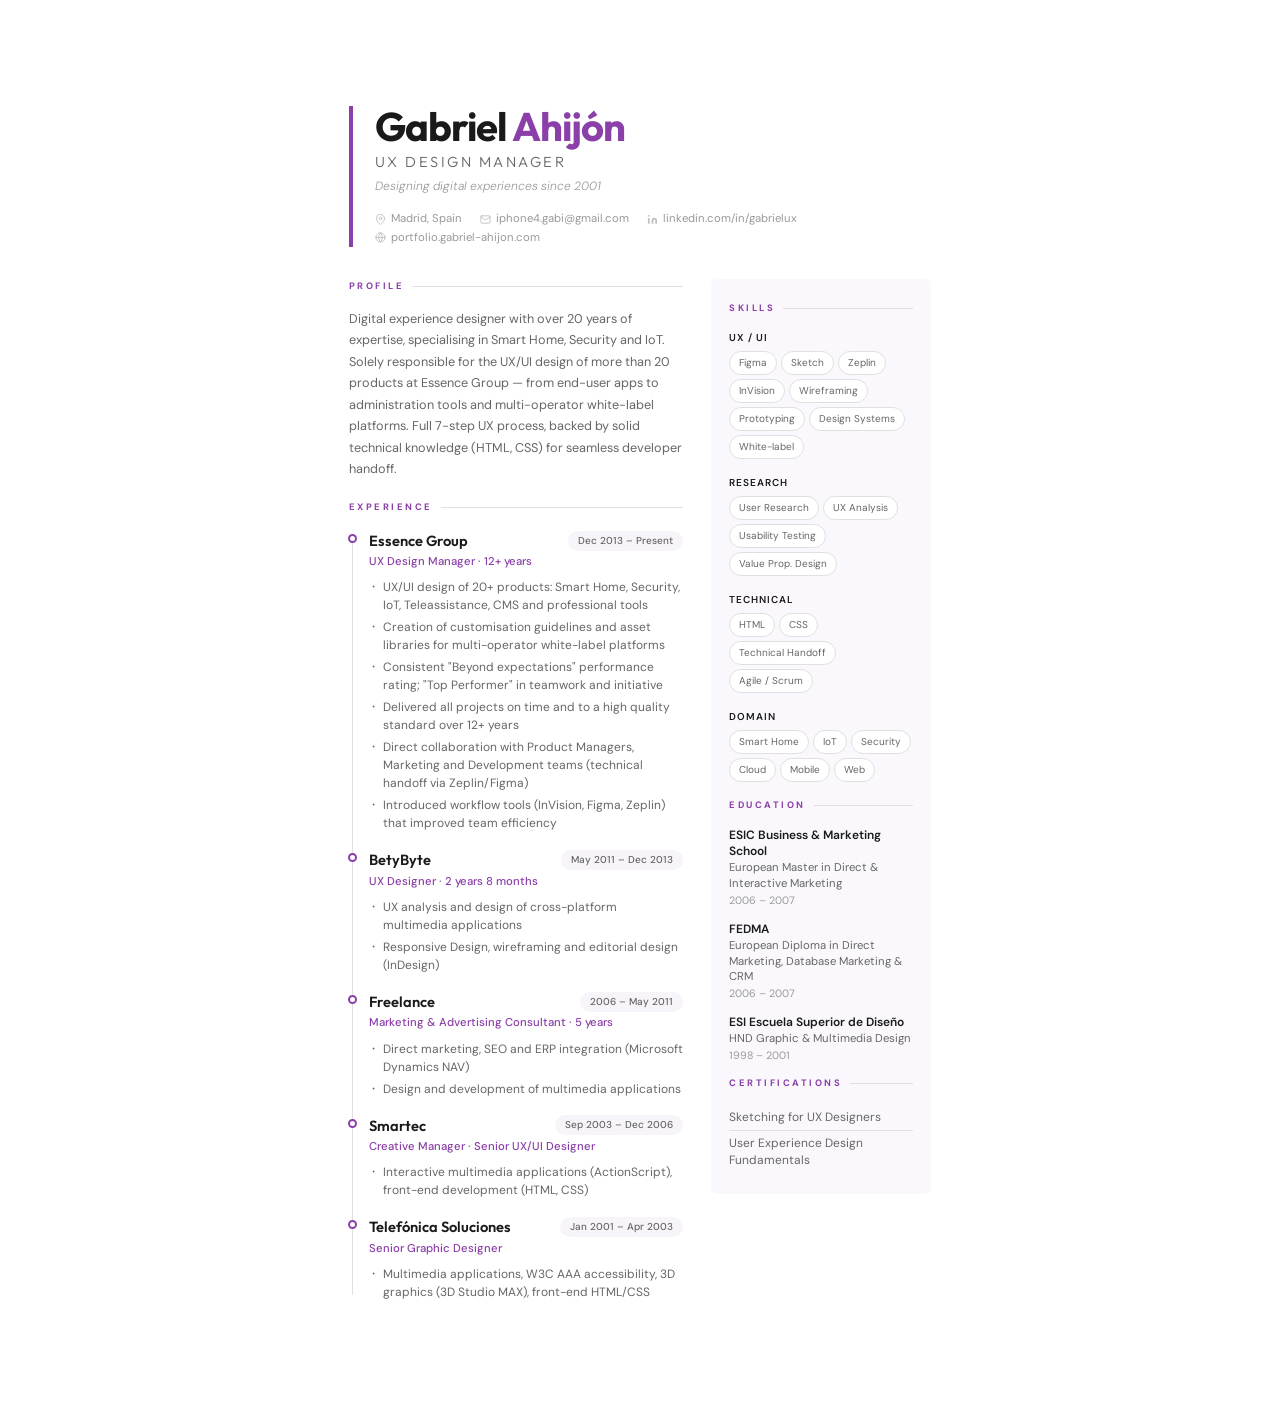
==== cv-en.html @ 9eafcf3f "Initial commit — UX Design Portfolio Portfolio web bilingüe (ES/EN) con: - Hero, About y Process (7 " ====
<!DOCTYPE html>
<html lang="en">
<head>
<meta charset="UTF-8">
<meta name="viewport" content="width=device-width, initial-scale=1.0">
<title>Gabriel Ahijón — Curriculum Vitae</title>
<link rel="stylesheet" href="cv.css">
</head>
<body>

<header>
  <h1>Gabriel <span>Ahijón</span></h1>
  <p class="job-title">UX Design Manager</p>
  <p class="tagline">Designing digital experiences since 2001</p>
  <div class="contact-line">
    <span class="contact-item">
      <svg viewBox="0 0 24 24" fill="none" stroke="currentColor" stroke-width="2" stroke-linecap="round" stroke-linejoin="round"><path d="M21 10c0 7-9 13-9 13s-9-6-9-13a9 9 0 0 1 18 0z"/><circle cx="12" cy="10" r="3"/></svg>
      Madrid, Spain
    </span>
    <a class="contact-item" href="mailto:iphone4.gabi@gmail.com">
      <svg viewBox="0 0 24 24" fill="none" stroke="currentColor" stroke-width="2" stroke-linecap="round" stroke-linejoin="round"><path d="M4 4h16c1.1 0 2 .9 2 2v12c0 1.1-.9 2-2 2H4c-1.1 0-2-.9-2-2V6c0-1.1.9-2 2-2z"/><polyline points="22,6 12,13 2,6"/></svg>
      iphone4.gabi@gmail.com
    </a>
    <a class="contact-item" href="https://www.linkedin.com/in/gabrielux" target="_blank">
      <svg viewBox="0 0 24 24" fill="currentColor"><path d="M16 8a6 6 0 0 1 6 6v7h-4v-7a2 2 0 0 0-2-2 2 2 0 0 0-2 2v7h-4v-7a6 6 0 0 1 6-6z"/><rect x="2" y="9" width="4" height="12"/><circle cx="4" cy="4" r="2"/></svg>
      linkedin.com/in/gabrielux
    </a>
    <a class="contact-item" href="#" target="_blank">
      <svg viewBox="0 0 24 24" fill="none" stroke="currentColor" stroke-width="2" stroke-linecap="round" stroke-linejoin="round"><circle cx="12" cy="12" r="10"/><line x1="2" y1="12" x2="22" y2="12"/><path d="M12 2a15.3 15.3 0 0 1 4 10 15.3 15.3 0 0 1-4 10 15.3 15.3 0 0 1-4-10 15.3 15.3 0 0 1 4-10z"/></svg>
      portfolio.gabriel-ahijon.com
    </a>
  </div>
</header>

<div class="cv-body">

  <!-- MAIN COLUMN -->
  <main>

    <section class="perfil">
      <h2>Profile</h2>
      <p>Digital experience designer with over 20 years of expertise, specialising in Smart Home, Security and IoT. Solely responsible for the UX/UI design of more than 20 products at Essence Group — from end-user apps to administration tools and multi-operator white-label platforms. Full 7-step UX process, backed by solid technical knowledge (HTML, CSS) for seamless developer handoff.</p>
    </section>

    <section>
      <h2>Experience</h2>

      <div class="experience-section">
        <div class="job">
          <div class="job-header">
            <span class="job-company">Essence Group</span>
            <span class="job-period">Dec 2013 – Present</span>
          </div>
          <div class="job-role">UX Design Manager · 12+ years</div>
          <ul>
            <li>UX/UI design of 20+ products: Smart Home, Security, IoT, Teleassistance, CMS and professional tools</li>
            <li>Creation of customisation guidelines and asset libraries for multi-operator white-label platforms</li>
            <li>Consistent "Beyond expectations" performance rating; "Top Performer" in teamwork and initiative</li>
            <li>Delivered all projects on time and to a high quality standard over 12+ years</li>
            <li>Direct collaboration with Product Managers, Marketing and Development teams (technical handoff via Zeplin/Figma)</li>
            <li>Introduced workflow tools (InVision, Figma, Zeplin) that improved team efficiency</li>
          </ul>
        </div>

        <div class="job">
          <div class="job-header">
            <span class="job-company">BetyByte</span>
            <span class="job-period">May 2011 – Dec 2013</span>
          </div>
          <div class="job-role">UX Designer · 2 years 8 months</div>
          <ul>
            <li>UX analysis and design of cross-platform multimedia applications</li>
            <li>Responsive Design, wireframing and editorial design (InDesign)</li>
          </ul>
        </div>

        <div class="job">
          <div class="job-header">
            <span class="job-company">Freelance</span>
            <span class="job-period">2006 – May 2011</span>
          </div>
          <div class="job-role">Marketing & Advertising Consultant · 5 years</div>
          <ul>
            <li>Direct marketing, SEO and ERP integration (Microsoft Dynamics NAV)</li>
            <li>Design and development of multimedia applications</li>
          </ul>
        </div>

        <div class="job">
          <div class="job-header">
            <span class="job-company">Smartec</span>
            <span class="job-period">Sep 2003 – Dec 2006</span>
          </div>
          <div class="job-role">Creative Manager · Senior UX/UI Designer</div>
          <ul>
            <li>Interactive multimedia applications (ActionScript), front-end development (HTML, CSS)</li>
          </ul>
        </div>

        <div class="job">
          <div class="job-header">
            <span class="job-company">Telefónica Soluciones</span>
            <span class="job-period">Jan 2001 – Apr 2003</span>
          </div>
          <div class="job-role">Senior Graphic Designer</div>
          <ul>
            <li>Multimedia applications, W3C AAA accessibility, 3D graphics (3D Studio MAX), front-end HTML/CSS</li>
          </ul>
        </div>
      </div>

    </section>
  </main>

  <!-- RIGHT SIDEBAR -->
  <aside class="sidebar">

    <section>
      <h2>Skills</h2>

      <div class="skill-group">
        <div class="skill-group-label">UX / UI</div>
        <div class="chip-list">
          <span class="chip">Figma</span>
          <span class="chip">Sketch</span>
          <span class="chip">Zeplin</span>
          <span class="chip">InVision</span>
          <span class="chip">Wireframing</span>
          <span class="chip">Prototyping</span>
          <span class="chip">Design Systems</span>
          <span class="chip">White-label</span>
        </div>
      </div>

      <div class="skill-group">
        <div class="skill-group-label">Research</div>
        <div class="chip-list">
          <span class="chip">User Research</span>
          <span class="chip">UX Analysis</span>
          <span class="chip">Usability Testing</span>
          <span class="chip">Value Prop. Design</span>
        </div>
      </div>

      <div class="skill-group">
        <div class="skill-group-label">Technical</div>
        <div class="chip-list">
          <span class="chip">HTML</span>
          <span class="chip">CSS</span>
          <span class="chip">Technical Handoff</span>
          <span class="chip">Agile / Scrum</span>
        </div>
      </div>

      <div class="skill-group">
        <div class="skill-group-label">Domain</div>
        <div class="chip-list">
          <span class="chip">Smart Home</span>
          <span class="chip">IoT</span>
          <span class="chip">Security</span>
          <span class="chip">Cloud</span>
          <span class="chip">Mobile</span>
          <span class="chip">Web</span>
        </div>
      </div>
    </section>

    <section>
      <h2>Education</h2>

      <div class="edu-item">
        <div class="edu-school">ESIC Business &amp; Marketing School</div>
        <div class="edu-degree">European Master in Direct &amp; Interactive Marketing</div>
        <div class="edu-year">2006 – 2007</div>
      </div>

      <div class="edu-item">
        <div class="edu-school">FEDMA</div>
        <div class="edu-degree">European Diploma in Direct Marketing, Database Marketing &amp; CRM</div>
        <div class="edu-year">2006 – 2007</div>
      </div>

      <div class="edu-item">
        <div class="edu-school">ESI Escuela Superior de Diseño</div>
        <div class="edu-degree">HND Graphic &amp; Multimedia Design</div>
        <div class="edu-year">1998 – 2001</div>
      </div>
    </section>

    <section>
      <h2>Certifications</h2>
      <div class="cert-item">Sketching for UX Designers</div>
      <div class="cert-item">User Experience Design Fundamentals</div>
    </section>

  </aside>
</div>

<div id="export-trigger" title=""></div>
<script>
document.getElementById('export-trigger').addEventListener('click', async () => {
  const css = await fetch('styles.css').then(r => r.text());
  const html = document.documentElement.outerHTML
    .replace('<link rel="stylesheet" href="cv.css">', `<style>\n${css}\n</style>`)
    .replace(/\n<div id="export-trigger"[\s\S]*$/, '\n</body>\n</html>');
  const blob = new Blob([html], { type: 'text/html' });
  const a = Object.assign(document.createElement('a'), {
    href: URL.createObjectURL(blob),
    download: 'cv-en.packed.html'
  });
  a.click();
  URL.revokeObjectURL(a.href);
});
</script>

<style>
#export-trigger {
  position: fixed;
  bottom: 12px;
  right: 12px;
  width: 20px;
  height: 20px;
  cursor: default;
  z-index: 999;
}
</style>

</body>
</html>
---- cv.css ----
@import url('https://fonts.googleapis.com/css2?family=DM+Sans:ital,wght@0,300;0,400;0,500;0,600;0,700;1,300&family=Outfit:wght@300;400;600;700&display=swap');

*, *::before, *::after { box-sizing: border-box; margin: 0; padding: 0; }

:root {
  --accent: #8B3FA8;
  --accent-light: #f3ecf7;
  --text: #1a1a1a;
  --muted: #666;
  --subtle: #999;
  --border: #e0e0e0;
  --bg-chip: #f7f4fa;
  --bg-sidebar: #faf8fc;
}

body {
  font-family: 'DM Sans', sans-serif;
  font-size: 9.5pt;
  color: var(--text);
  background: #fff;
  line-height: 1.6;
  padding: 2.8cm 2.8cm 2.4cm;
  max-width: 21cm;
  margin: 0 auto;
}

/* ── HEADER ── */
header {
  margin-bottom: 32px;
  border-left: 4px solid var(--accent);
  padding-left: 22px;
}

h1 {
  font-family: 'Outfit', sans-serif;
  font-size: 30pt;
  font-weight: 700;
  color: var(--text);
  letter-spacing: -1px;
  line-height: 1;
  margin-bottom: 4px;
}

h1 span { color: var(--accent); }

.job-title {
  font-family: 'Outfit', sans-serif;
  font-size: 11pt;
  font-weight: 300;
  color: var(--muted);
  letter-spacing: 2.5px;
  text-transform: uppercase;
  margin-bottom: 4px;
}

.tagline {
  font-family: 'DM Sans', sans-serif;
  font-size: 9pt;
  font-weight: 300;
  font-style: italic;
  color: var(--subtle);
  margin-bottom: 14px;
}

.contact-line {
  font-size: 8.5pt;
  color: var(--subtle);
  display: flex;
  flex-wrap: wrap;
  gap: 0 18px;
  align-items: center;
}

.contact-line a { color: var(--subtle); text-decoration: none; }
.contact-line a:hover { color: var(--accent); }

.contact-line .contact-item {
  display: flex;
  align-items: center;
  gap: 5px;
}

.contact-line svg {
  width: 11px;
  height: 11px;
  flex-shrink: 0;
  opacity: 0.6;
}

/* ── LAYOUT: 2 COLUMNAS ── */
.cv-body {
  display: grid;
  grid-template-columns: 1fr 220px;
  gap: 0 28px;
}

/* ── SECTION TITLES ── */
h2 {
  font-family: 'DM Sans', sans-serif;
  font-size: 7pt;
  font-weight: 700;
  letter-spacing: 2.5px;
  text-transform: uppercase;
  color: var(--accent);
  margin-bottom: 14px;
  margin-top: 26px;
  display: flex;
  align-items: center;
  gap: 8px;
}

h2:first-child { margin-top: 0; }

h2::after {
  content: '';
  flex: 1;
  height: 1px;
  background: var(--border);
}

/* ── PERFIL ── */
.perfil {
  margin-bottom: 20px;
}

.perfil p {
  font-size: 9.5pt;
  color: var(--muted);
  line-height: 1.7;
}

/* ── JOBS ── */
.experience-section {
  position: relative;
  padding-left: 20px;
}

.experience-section::before {
  content: '';
  position: absolute;
  left: 3px;
  top: 6px;
  bottom: 6px;
  width: 1px;
  background: var(--border);
}

.job {
  margin-bottom: 16px;
  page-break-inside: avoid;
  position: relative;
}

.job::before {
  content: '';
  position: absolute;
  left: -21px;
  top: 5px;
  width: 9px;
  height: 9px;
  border-radius: 50%;
  border: 2px solid var(--accent);
  background: #fff;
}

.job-header {
  display: flex;
  justify-content: space-between;
  align-items: center;
  gap: 8px;
  margin-bottom: 1px;
}

.job-company {
  font-family: 'Outfit', sans-serif;
  font-size: 11pt;
  font-weight: 600;
  color: var(--text);
}

.job-period {
  font-size: 7.5pt;
  color: var(--muted);
  white-space: nowrap;
  flex-shrink: 0;
  background: var(--bg-chip);
  padding: 2px 10px;
  border-radius: 20px;
  font-weight: 500;
}

.job-role {
  font-size: 8.5pt;
  font-weight: 500;
  color: var(--accent);
  margin-bottom: 7px;
}

.job ul {
  list-style: none;
  padding: 0;
  display: flex;
  flex-direction: column;
  gap: 4px;
}

.job ul li {
  font-size: 9pt;
  color: var(--muted);
  padding-left: 14px;
  position: relative;
  line-height: 1.5;
}

.job ul li::before {
  content: "·";
  position: absolute;
  left: 3px;
  color: var(--accent);
  font-size: 12pt;
  line-height: 1.1;
}

/* ── SIDEBAR ── */
.sidebar {
  background: var(--bg-sidebar);
  padding: 22px 18px;
  border-radius: 6px;
  align-self: start;
}

.sidebar h2 { margin-top: 22px; }
.sidebar h2:first-child { margin-top: 0; }

/* ── SKILLS ── */
.skill-group { margin-bottom: 16px; }

.skill-group-label {
  font-size: 7.5pt;
  font-weight: 600;
  color: var(--text);
  text-transform: uppercase;
  letter-spacing: 1px;
  margin-bottom: 5px;
}

.chip-list {
  display: flex;
  flex-wrap: wrap;
  gap: 4px;
}

.chip {
  background: #fff;
  color: var(--muted);
  font-size: 7.5pt;
  padding: 3px 9px;
  border-radius: 20px;
  border: 1px solid var(--border);
}


/* ── FORMACIÓN ── */
.edu-item {
  margin-bottom: 12px;
  page-break-inside: avoid;
}

.edu-school {
  font-size: 9pt;
  font-weight: 600;
  color: var(--text);
  line-height: 1.4;
}

.edu-degree {
  font-size: 8.5pt;
  color: var(--muted);
  line-height: 1.4;
}

.edu-year {
  font-size: 8pt;
  color: var(--subtle);
}

/* ── CERTIFICACIONES ── */
.cert-item {
  font-size: 9pt;
  color: var(--muted);
  padding: 4px 0;
  border-bottom: 1px solid var(--border);
  line-height: 1.4;
}

.cert-item:last-child { border-bottom: none; }

/* ── PRINT ── */
@media print {
  body { padding: 1.4cm 1.8cm; font-size: 9pt; }
  h1 { font-size: 26pt; }
  .cv-body { gap: 0 20px; }
  a { color: inherit !important; text-decoration: none; }
  #export-trigger { display: none; }
  .sidebar { -webkit-print-color-adjust: exact; print-color-adjust: exact; }
  .chip.primary { -webkit-print-color-adjust: exact; print-color-adjust: exact; }
}

@page { size: A4; margin: 0; }
---- cv.css ----
@import url('https://fonts.googleapis.com/css2?family=DM+Sans:ital,wght@0,300;0,400;0,500;0,600;0,700;1,300&family=Outfit:wght@300;400;600;700&display=swap');

*, *::before, *::after { box-sizing: border-box; margin: 0; padding: 0; }

:root {
  --accent: #8B3FA8;
  --accent-light: #f3ecf7;
  --text: #1a1a1a;
  --muted: #666;
  --subtle: #999;
  --border: #e0e0e0;
  --bg-chip: #f7f4fa;
  --bg-sidebar: #faf8fc;
}

body {
  font-family: 'DM Sans', sans-serif;
  font-size: 9.5pt;
  color: var(--text);
  background: #fff;
  line-height: 1.6;
  padding: 2.8cm 2.8cm 2.4cm;
  max-width: 21cm;
  margin: 0 auto;
}

/* ── HEADER ── */
header {
  margin-bottom: 32px;
  border-left: 4px solid var(--accent);
  padding-left: 22px;
}

h1 {
  font-family: 'Outfit', sans-serif;
  font-size: 30pt;
  font-weight: 700;
  color: var(--text);
  letter-spacing: -1px;
  line-height: 1;
  margin-bottom: 4px;
}

h1 span { color: var(--accent); }

.job-title {
  font-family: 'Outfit', sans-serif;
  font-size: 11pt;
  font-weight: 300;
  color: var(--muted);
  letter-spacing: 2.5px;
  text-transform: uppercase;
  margin-bottom: 4px;
}

.tagline {
  font-family: 'DM Sans', sans-serif;
  font-size: 9pt;
  font-weight: 300;
  font-style: italic;
  color: var(--subtle);
  margin-bottom: 14px;
}

.contact-line {
  font-size: 8.5pt;
  color: var(--subtle);
  display: flex;
  flex-wrap: wrap;
  gap: 0 18px;
  align-items: center;
}

.contact-line a { color: var(--subtle); text-decoration: none; }
.contact-line a:hover { color: var(--accent); }

.contact-line .contact-item {
  display: flex;
  align-items: center;
  gap: 5px;
}

.contact-line svg {
  width: 11px;
  height: 11px;
  flex-shrink: 0;
  opacity: 0.6;
}

/* ── LAYOUT: 2 COLUMNAS ── */
.cv-body {
  display: grid;
  grid-template-columns: 1fr 220px;
  gap: 0 28px;
}

/* ── SECTION TITLES ── */
h2 {
  font-family: 'DM Sans', sans-serif;
  font-size: 7pt;
  font-weight: 700;
  letter-spacing: 2.5px;
  text-transform: uppercase;
  color: var(--accent);
  margin-bottom: 14px;
  margin-top: 26px;
  display: flex;
  align-items: center;
  gap: 8px;
}

h2:first-child { margin-top: 0; }

h2::after {
  content: '';
  flex: 1;
  height: 1px;
  background: var(--border);
}

/* ── PERFIL ── */
.perfil {
  margin-bottom: 20px;
}

.perfil p {
  font-size: 9.5pt;
  color: var(--muted);
  line-height: 1.7;
}

/* ── JOBS ── */
.experience-section {
  position: relative;
  padding-left: 20px;
}

.experience-section::before {
  content: '';
  position: absolute;
  left: 3px;
  top: 6px;
  bottom: 6px;
  width: 1px;
  background: var(--border);
}

.job {
  margin-bottom: 16px;
  page-break-inside: avoid;
  position: relative;
}

.job::before {
  content: '';
  position: absolute;
  left: -21px;
  top: 5px;
  width: 9px;
  height: 9px;
  border-radius: 50%;
  border: 2px solid var(--accent);
  background: #fff;
}

.job-header {
  display: flex;
  justify-content: space-between;
  align-items: center;
  gap: 8px;
  margin-bottom: 1px;
}

.job-company {
  font-family: 'Outfit', sans-serif;
  font-size: 11pt;
  font-weight: 600;
  color: var(--text);
}

.job-period {
  font-size: 7.5pt;
  color: var(--muted);
  white-space: nowrap;
  flex-shrink: 0;
  background: var(--bg-chip);
  padding: 2px 10px;
  border-radius: 20px;
  font-weight: 500;
}

.job-role {
  font-size: 8.5pt;
  font-weight: 500;
  color: var(--accent);
  margin-bottom: 7px;
}

.job ul {
  list-style: none;
  padding: 0;
  display: flex;
  flex-direction: column;
  gap: 4px;
}

.job ul li {
  font-size: 9pt;
  color: var(--muted);
  padding-left: 14px;
  position: relative;
  line-height: 1.5;
}

.job ul li::before {
  content: "·";
  position: absolute;
  left: 3px;
  color: var(--accent);
  font-size: 12pt;
  line-height: 1.1;
}

/* ── SIDEBAR ── */
.sidebar {
  background: var(--bg-sidebar);
  padding: 22px 18px;
  border-radius: 6px;
  align-self: start;
}

.sidebar h2 { margin-top: 22px; }
.sidebar h2:first-child { margin-top: 0; }

/* ── SKILLS ── */
.skill-group { margin-bottom: 16px; }

.skill-group-label {
  font-size: 7.5pt;
  font-weight: 600;
  color: var(--text);
  text-transform: uppercase;
  letter-spacing: 1px;
  margin-bottom: 5px;
}

.chip-list {
  display: flex;
  flex-wrap: wrap;
  gap: 4px;
}

.chip {
  background: #fff;
  color: var(--muted);
  font-size: 7.5pt;
  padding: 3px 9px;
  border-radius: 20px;
  border: 1px solid var(--border);
}


/* ── FORMACIÓN ── */
.edu-item {
  margin-bottom: 12px;
  page-break-inside: avoid;
}

.edu-school {
  font-size: 9pt;
  font-weight: 600;
  color: var(--text);
  line-height: 1.4;
}

.edu-degree {
  font-size: 8.5pt;
  color: var(--muted);
  line-height: 1.4;
}

.edu-year {
  font-size: 8pt;
  color: var(--subtle);
}

/* ── CERTIFICACIONES ── */
.cert-item {
  font-size: 9pt;
  color: var(--muted);
  padding: 4px 0;
  border-bottom: 1px solid var(--border);
  line-height: 1.4;
}

.cert-item:last-child { border-bottom: none; }

/* ── PRINT ── */
@media print {
  body { padding: 1.4cm 1.8cm; font-size: 9pt; }
  h1 { font-size: 26pt; }
  .cv-body { gap: 0 20px; }
  a { color: inherit !important; text-decoration: none; }
  #export-trigger { display: none; }
  .sidebar { -webkit-print-color-adjust: exact; print-color-adjust: exact; }
  .chip.primary { -webkit-print-color-adjust: exact; print-color-adjust: exact; }
}

@page { size: A4; margin: 0; }
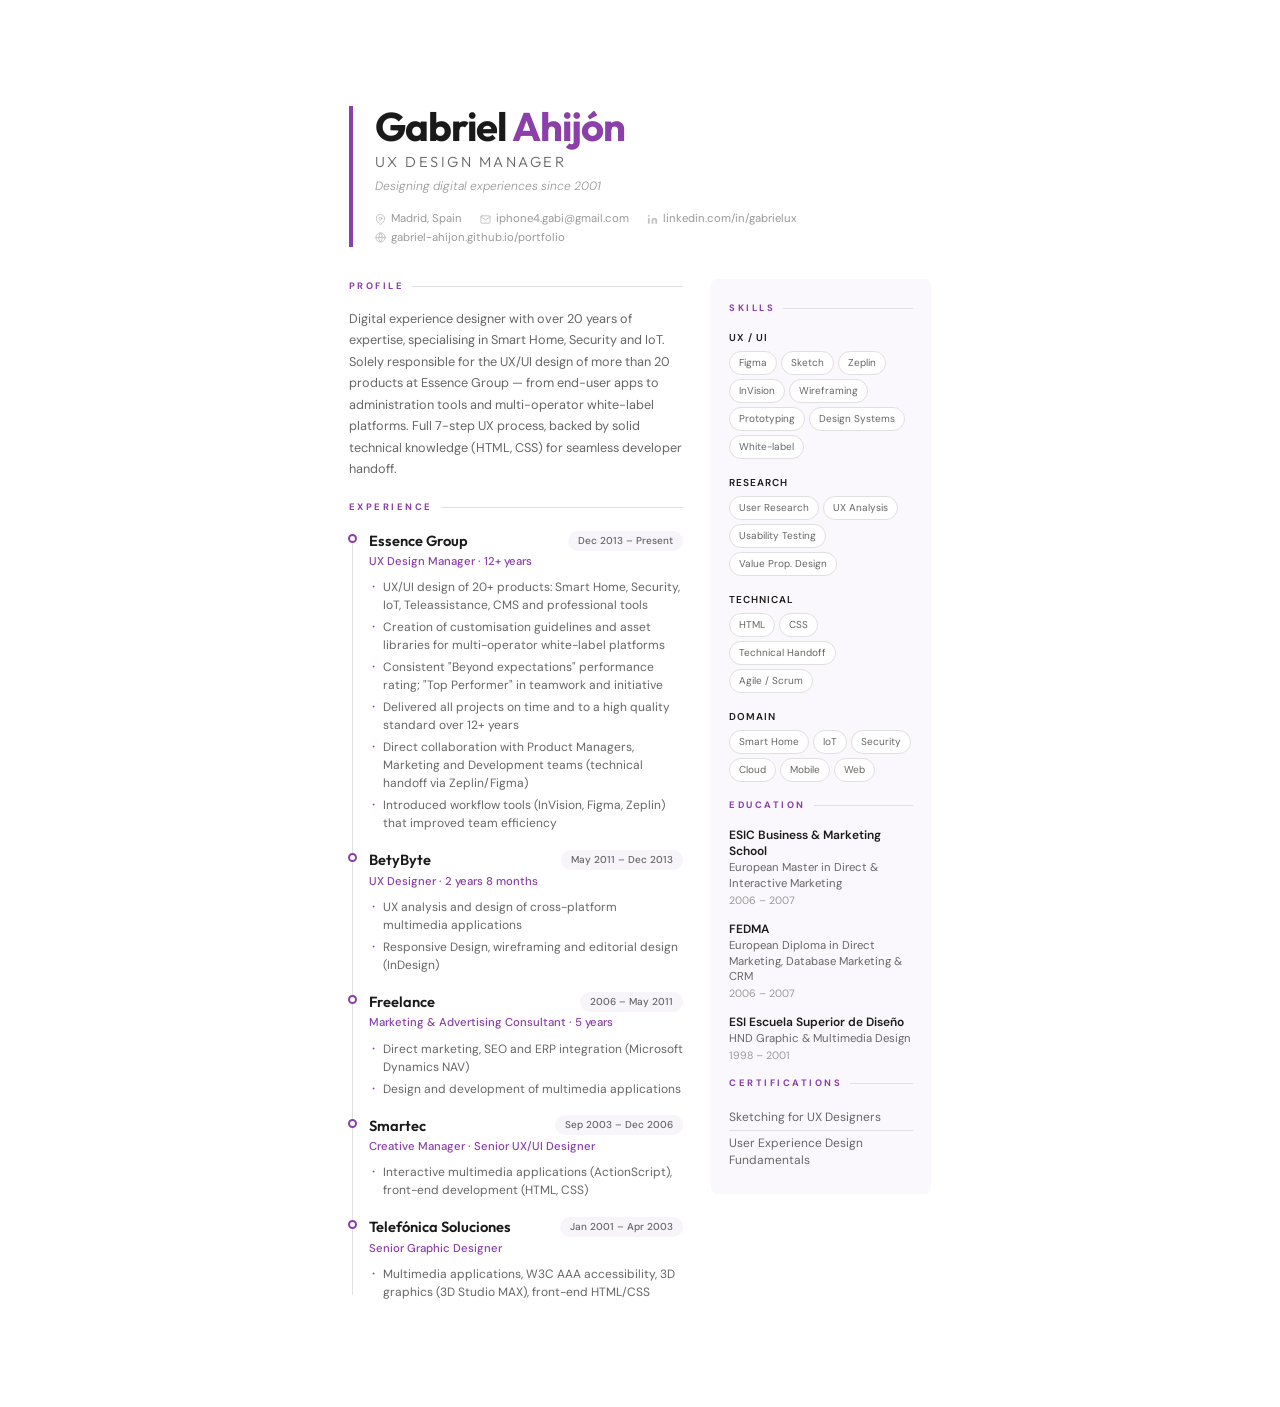
==== commit 3521849e: "Point CV portfolio link to gabriel-ahijon.github.io/portfolio" ====
--- a/cv-en.html
+++ b/cv-en.html
@@ -25,9 +25,9 @@
       <svg viewBox="0 0 24 24" fill="currentColor"><path d="M16 8a6 6 0 0 1 6 6v7h-4v-7a2 2 0 0 0-2-2 2 2 0 0 0-2 2v7h-4v-7a6 6 0 0 1 6-6z"/><rect x="2" y="9" width="4" height="12"/><circle cx="4" cy="4" r="2"/></svg>
       linkedin.com/in/gabrielux
     </a>
-    <a class="contact-item" href="#" target="_blank">
+    <a class="contact-item" href="https://gabriel-ahijon.github.io/portfolio/" target="_blank">
       <svg viewBox="0 0 24 24" fill="none" stroke="currentColor" stroke-width="2" stroke-linecap="round" stroke-linejoin="round"><circle cx="12" cy="12" r="10"/><line x1="2" y1="12" x2="22" y2="12"/><path d="M12 2a15.3 15.3 0 0 1 4 10 15.3 15.3 0 0 1-4 10 15.3 15.3 0 0 1-4-10 15.3 15.3 0 0 1 4-10z"/></svg>
-      portfolio.gabriel-ahijon.com
+      gabriel-ahijon.github.io/portfolio
     </a>
   </div>
 </header>
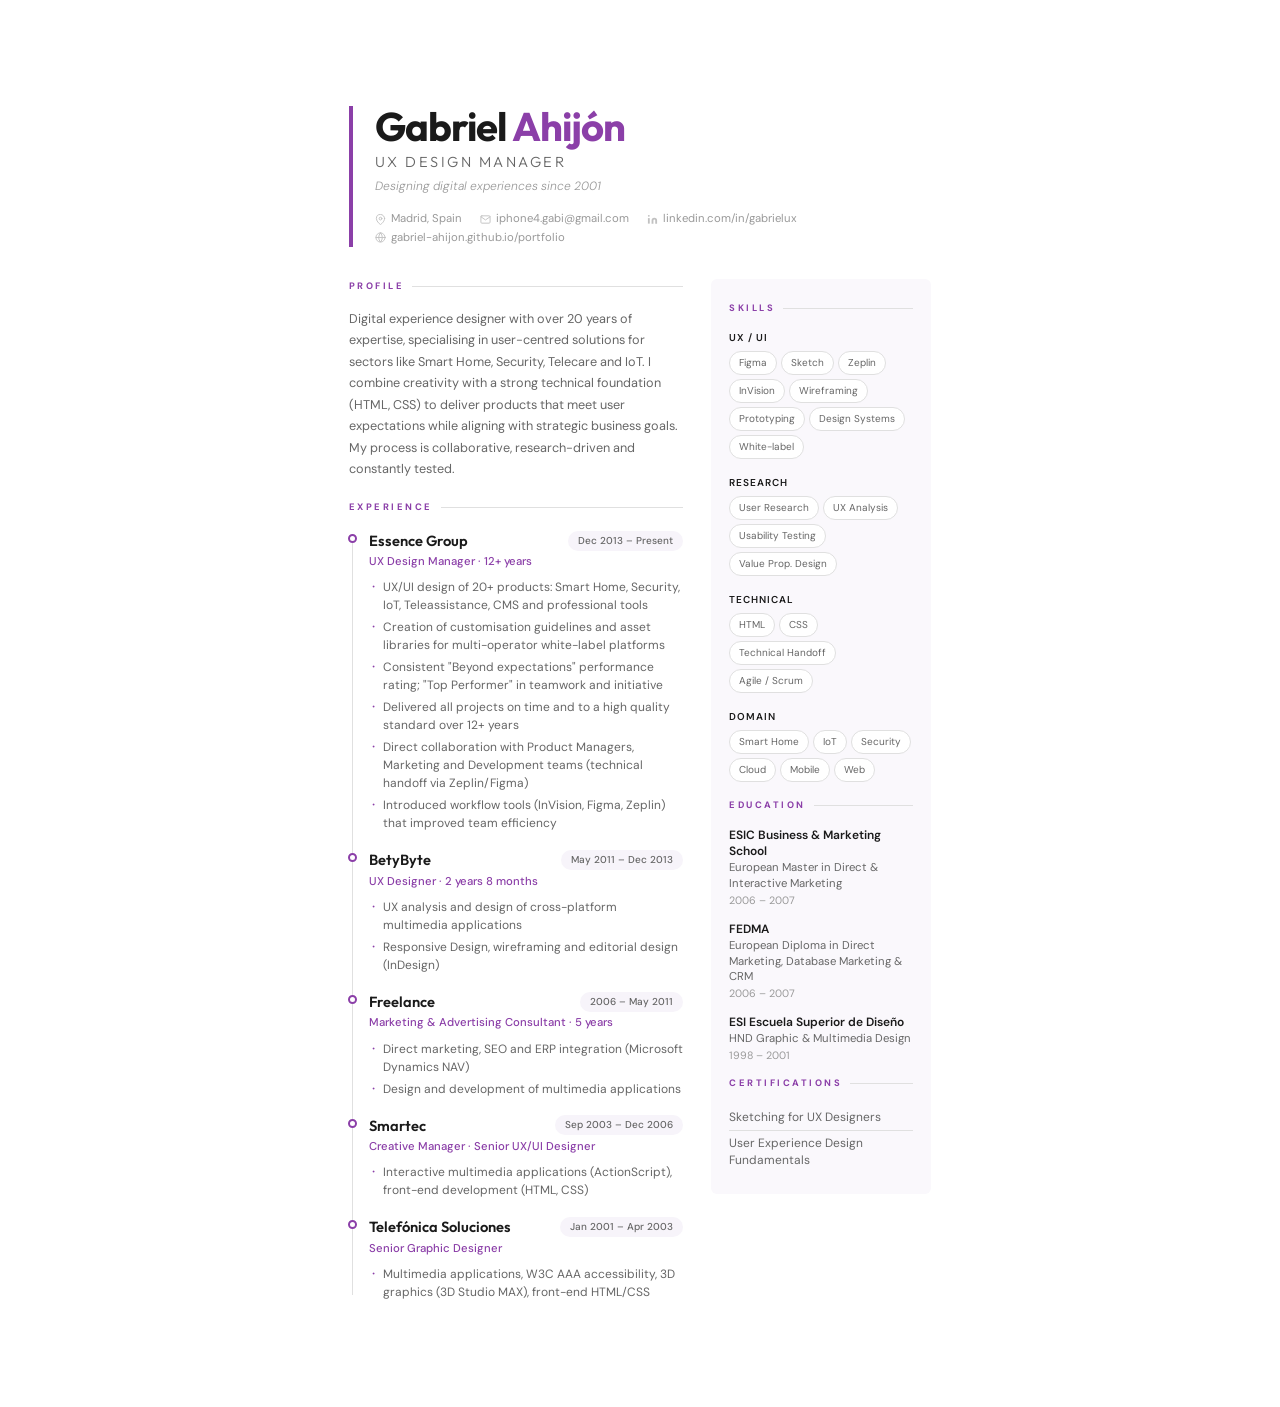
==== commit edeb8588: "Rewrite CV profile: more panoramic, less redundant with Essence experience" ====
--- a/cv-en.html
+++ b/cv-en.html
@@ -39,7 +39,7 @@
 
     <section class="perfil">
       <h2>Profile</h2>
-      <p>Digital experience designer with over 20 years of expertise, specialising in Smart Home, Security and IoT. Solely responsible for the UX/UI design of more than 20 products at Essence Group — from end-user apps to administration tools and multi-operator white-label platforms. Full 7-step UX process, backed by solid technical knowledge (HTML, CSS) for seamless developer handoff.</p>
+      <p>Digital experience designer with over 20 years of expertise, specialising in user-centred solutions for sectors like Smart Home, Security, Telecare and IoT. I combine creativity with a strong technical foundation (HTML, CSS) to deliver products that meet user expectations while aligning with strategic business goals. My process is collaborative, research-driven and constantly tested.</p>
     </section>
 
     <section>
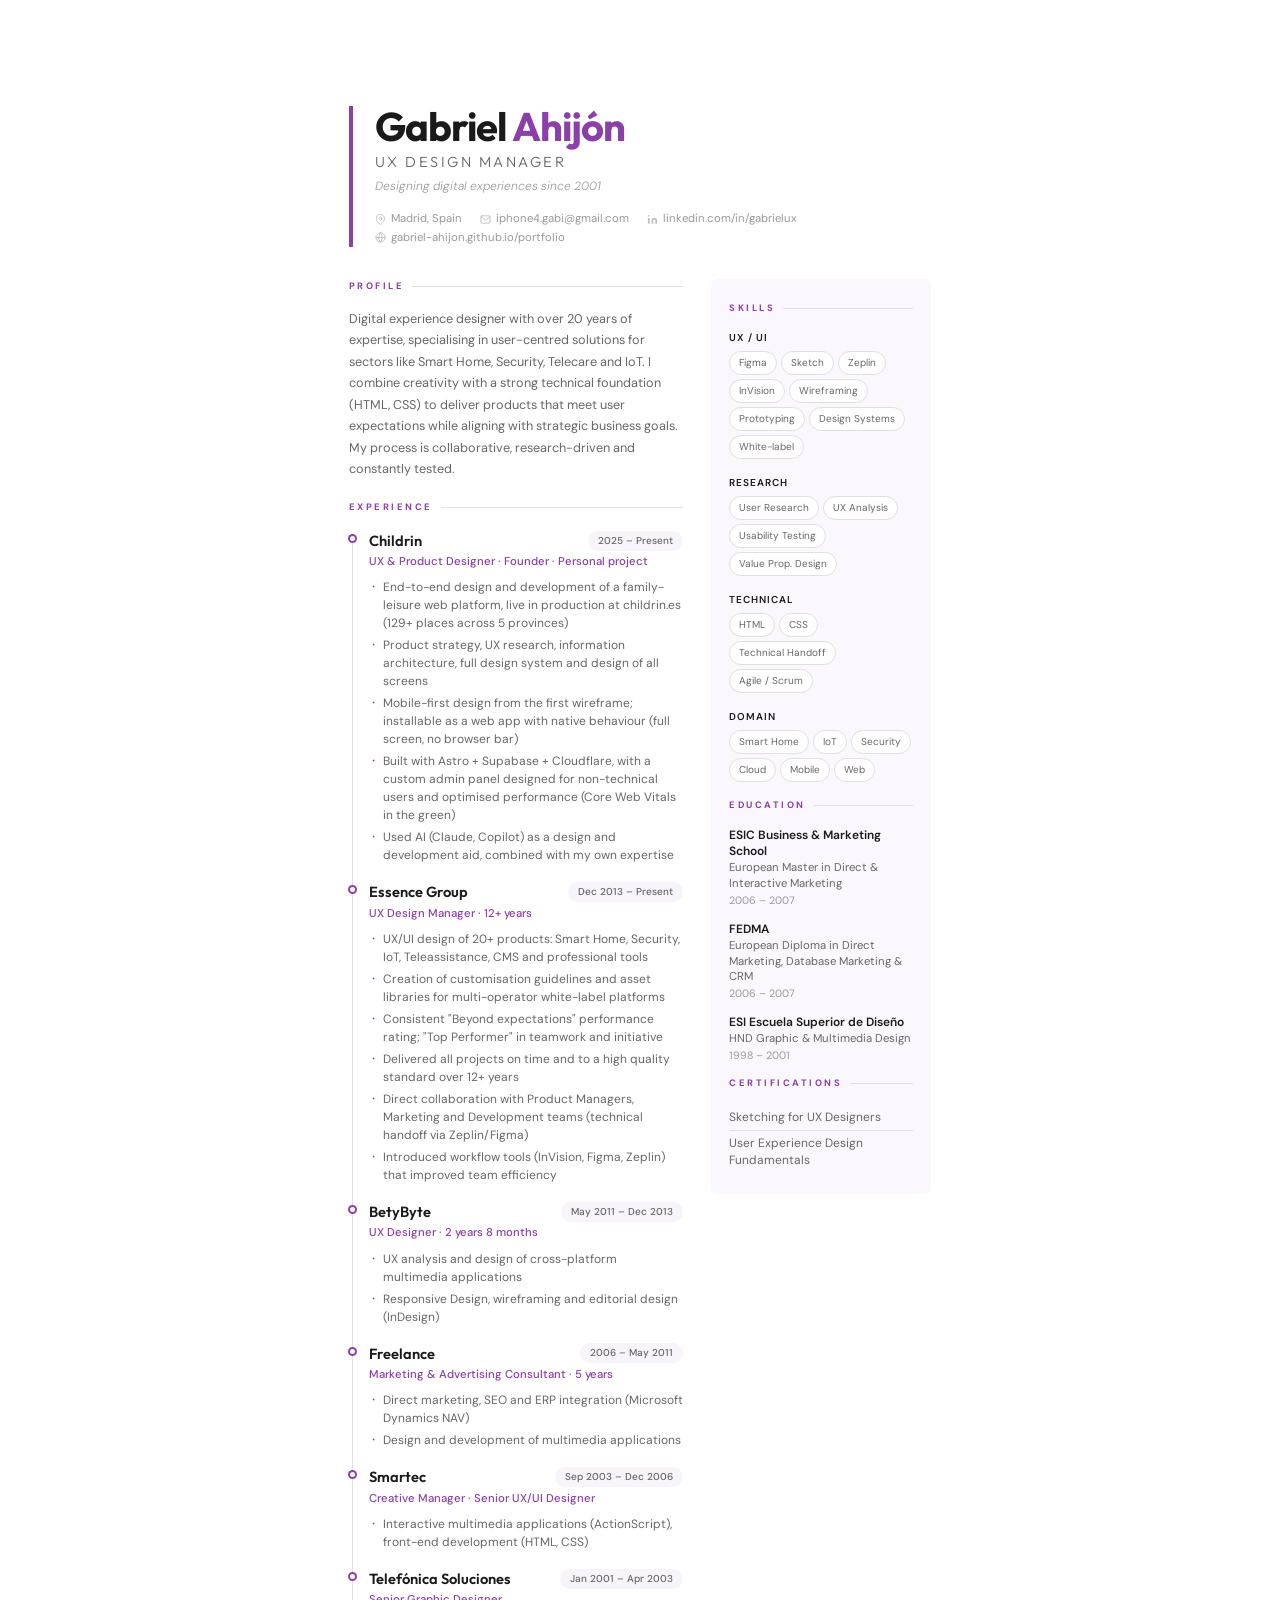
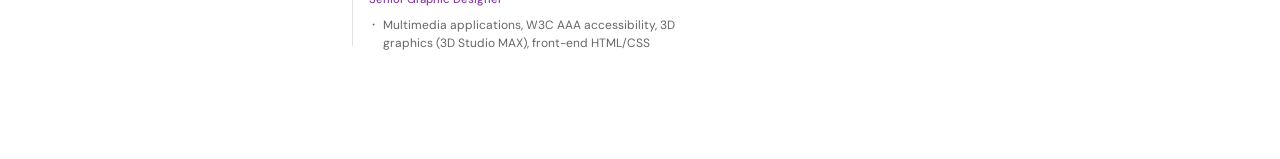
==== commit e990b6f5: "Añadir caso de estudio Childrin y mejoras generales de contenido - Caso de estudio Childrin completo" ====
--- a/cv-en.html
+++ b/cv-en.html
@@ -4,6 +4,9 @@
 <meta charset="UTF-8">
 <meta name="viewport" content="width=device-width, initial-scale=1.0">
 <title>Gabriel Ahijón — Curriculum Vitae</title>
+<meta name="description" content="CV of Gabriel Ahijón — UX & Product Design Manager with 20+ years of experience. Madrid, Spain.">
+<link rel="icon" type="image/svg+xml" href="favicon.svg">
+<meta name="theme-color" content="#8B3FA8">
 <link rel="stylesheet" href="cv.css">
 </head>
 <body>
@@ -48,6 +51,21 @@
       <div class="experience-section">
         <div class="job">
           <div class="job-header">
+            <span class="job-company">Childrin</span>
+            <span class="job-period">2025 – Present</span>
+          </div>
+          <div class="job-role">UX &amp; Product Designer · Founder · Personal project</div>
+          <ul>
+            <li>End-to-end design and development of a family-leisure web platform, live in production at childrin.es (129+ places across 5 provinces)</li>
+            <li>Product strategy, UX research, information architecture, full design system and design of all screens</li>
+            <li>Mobile-first design from the first wireframe; installable as a web app with native behaviour (full screen, no browser bar)</li>
+            <li>Built with Astro + Supabase + Cloudflare, with a custom admin panel designed for non-technical users and optimised performance (Core Web Vitals in the green)</li>
+            <li>Used AI (Claude, Copilot) as a design and development aid, combined with my own expertise</li>
+          </ul>
+        </div>
+
+        <div class="job">
+          <div class="job-header">
             <span class="job-company">Essence Group</span>
             <span class="job-period">Dec 2013 – Present</span>
           </div>
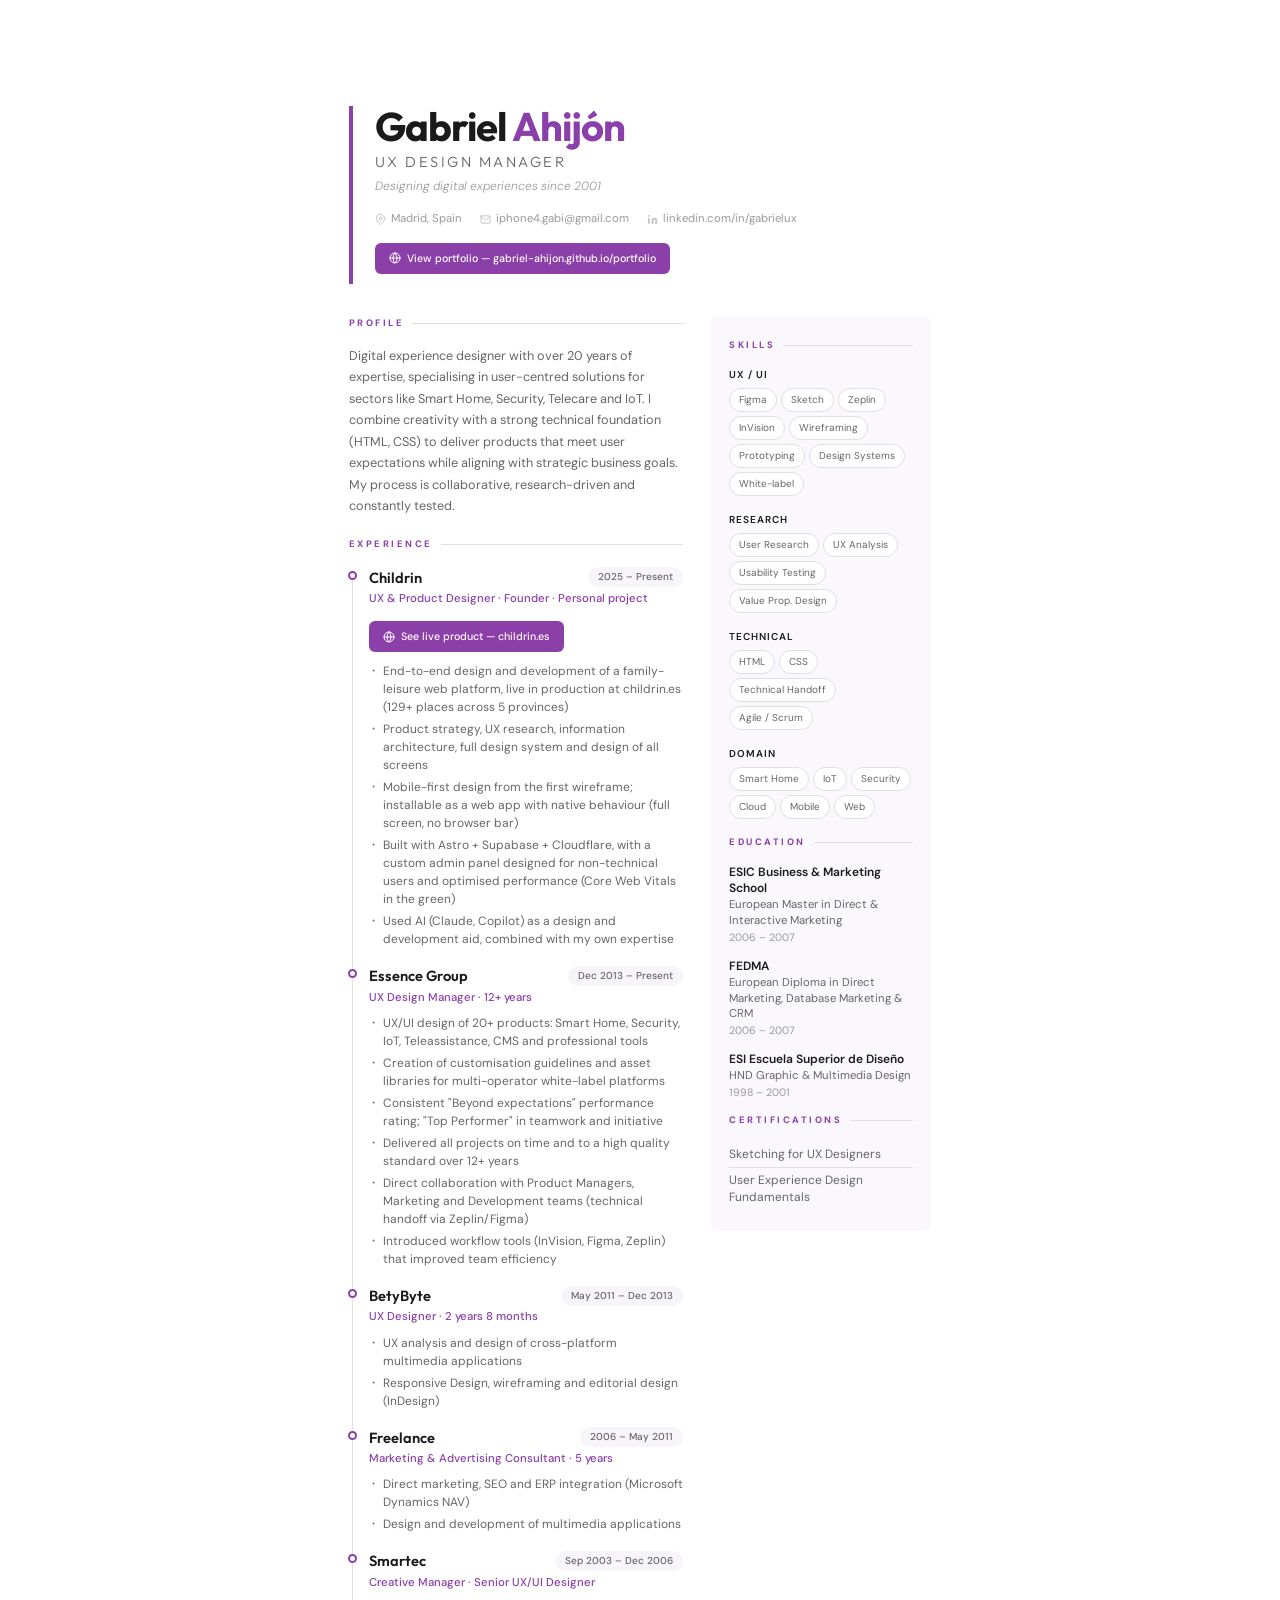
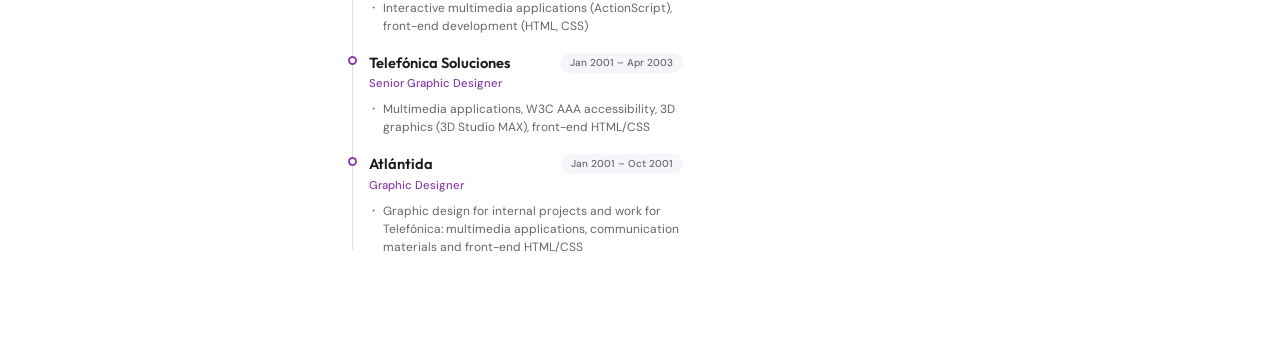
==== commit c210b097: "Mejoras en CVs: botones portfolio/Childrin, Atlántida, márgenes PDF - Botón destacado "Ver portfolio" ====
--- a/cv-en.html
+++ b/cv-en.html
@@ -28,11 +28,11 @@
       <svg viewBox="0 0 24 24" fill="currentColor"><path d="M16 8a6 6 0 0 1 6 6v7h-4v-7a2 2 0 0 0-2-2 2 2 0 0 0-2 2v7h-4v-7a6 6 0 0 1 6-6z"/><rect x="2" y="9" width="4" height="12"/><circle cx="4" cy="4" r="2"/></svg>
       linkedin.com/in/gabrielux
     </a>
-    <a class="contact-item" href="https://gabriel-ahijon.github.io/portfolio/" target="_blank">
-      <svg viewBox="0 0 24 24" fill="none" stroke="currentColor" stroke-width="2" stroke-linecap="round" stroke-linejoin="round"><circle cx="12" cy="12" r="10"/><line x1="2" y1="12" x2="22" y2="12"/><path d="M12 2a15.3 15.3 0 0 1 4 10 15.3 15.3 0 0 1-4 10 15.3 15.3 0 0 1-4-10 15.3 15.3 0 0 1 4-10z"/></svg>
-      gabriel-ahijon.github.io/portfolio
-    </a>
   </div>
+  <a href="https://gabriel-ahijon.github.io/portfolio/" target="_blank" rel="noopener" class="cv-live-link" style="margin-top: 14px;">
+    <svg viewBox="0 0 24 24" fill="none" stroke="currentColor" stroke-width="2" stroke-linecap="round" stroke-linejoin="round" width="12" height="12"><circle cx="12" cy="12" r="10"/><line x1="2" y1="12" x2="22" y2="12"/><path d="M12 2a15.3 15.3 0 0 1 4 10 15.3 15.3 0 0 1-4 10 15.3 15.3 0 0 1-4-10 15.3 15.3 0 0 1 4-10z"/></svg>
+    View portfolio — gabriel-ahijon.github.io/portfolio
+  </a>
 </header>
 
 <div class="cv-body">
@@ -55,6 +55,10 @@
             <span class="job-period">2025 – Present</span>
           </div>
           <div class="job-role">UX &amp; Product Designer · Founder · Personal project</div>
+          <a href="https://childrin.es" target="_blank" rel="noopener" class="cv-live-link">
+            <svg viewBox="0 0 24 24" fill="none" stroke="currentColor" stroke-width="2" stroke-linecap="round" stroke-linejoin="round" width="12" height="12"><circle cx="12" cy="12" r="10"/><line x1="2" y1="12" x2="22" y2="12"/><path d="M12 2a15.3 15.3 0 0 1 4 10 15.3 15.3 0 0 1-4 10 15.3 15.3 0 0 1-4-10 15.3 15.3 0 0 1 4-10z"/></svg>
+            See live product — childrin.es
+          </a>
           <ul>
             <li>End-to-end design and development of a family-leisure web platform, live in production at childrin.es (129+ places across 5 provinces)</li>
             <li>Product strategy, UX research, information architecture, full design system and design of all screens</li>
@@ -123,6 +127,17 @@
           <div class="job-role">Senior Graphic Designer</div>
           <ul>
             <li>Multimedia applications, W3C AAA accessibility, 3D graphics (3D Studio MAX), front-end HTML/CSS</li>
+          </ul>
+        </div>
+
+        <div class="job">
+          <div class="job-header">
+            <span class="job-company">Atlántida</span>
+            <span class="job-period">Jan 2001 – Oct 2001</span>
+          </div>
+          <div class="job-role">Graphic Designer</div>
+          <ul>
+            <li>Graphic design for internal projects and work for Telefónica: multimedia applications, communication materials and front-end HTML/CSS</li>
           </ul>
         </div>
       </div>
--- a/cv.css
+++ b/cv.css
@@ -196,6 +196,19 @@
   margin-bottom: 7px;
 }
 
+.cv-live-link {
+  display: inline-flex; align-items: center; gap: 6px;
+  margin: 6px 0 10px;
+  padding: 7px 14px;
+  background: var(--accent);
+  color: #fff;
+  border-radius: 6px;
+  font-family: 'DM Sans', sans-serif;
+  font-size: 8pt;
+  font-weight: 500;
+  text-decoration: none;
+}
+
 .job ul {
   list-style: none;
   padding: 0;
@@ -296,14 +309,29 @@
 .cert-item:last-child { border-bottom: none; }
 
 /* ── PRINT ── */
+@media (max-width: 640px) {
+  body { padding: 24px 20px; }
+  .cv-body {
+    grid-template-columns: 1fr;
+  }
+  main { order: 1; }
+  .sidebar { order: 2; background: none; padding: 0; border-left: none; margin-top: 32px; border-top: 1px solid var(--border); padding-top: 28px; }
+  .sidebar h2:first-child { margin-top: 0; }
+}
+
 @media print {
-  body { padding: 1.4cm 1.8cm; font-size: 9pt; }
+  body { padding: 0; font-size: 9pt; }
   h1 { font-size: 26pt; }
   .cv-body { gap: 0 20px; }
   a { color: inherit !important; text-decoration: none; }
   #export-trigger { display: none; }
   .sidebar { -webkit-print-color-adjust: exact; print-color-adjust: exact; }
   .chip.primary { -webkit-print-color-adjust: exact; print-color-adjust: exact; }
-}
-
-@page { size: A4; margin: 0; }
+  .cv-live-link {
+    -webkit-print-color-adjust: exact; print-color-adjust: exact;
+    color: #fff !important;
+    background: var(--accent) !important;
+  }
+}
+
+@page { size: A4; margin: 1.4cm 1.8cm; }
--- a/cv.css
+++ b/cv.css
@@ -196,6 +196,19 @@
   margin-bottom: 7px;
 }
 
+.cv-live-link {
+  display: inline-flex; align-items: center; gap: 6px;
+  margin: 6px 0 10px;
+  padding: 7px 14px;
+  background: var(--accent);
+  color: #fff;
+  border-radius: 6px;
+  font-family: 'DM Sans', sans-serif;
+  font-size: 8pt;
+  font-weight: 500;
+  text-decoration: none;
+}
+
 .job ul {
   list-style: none;
   padding: 0;
@@ -296,14 +309,29 @@
 .cert-item:last-child { border-bottom: none; }
 
 /* ── PRINT ── */
+@media (max-width: 640px) {
+  body { padding: 24px 20px; }
+  .cv-body {
+    grid-template-columns: 1fr;
+  }
+  main { order: 1; }
+  .sidebar { order: 2; background: none; padding: 0; border-left: none; margin-top: 32px; border-top: 1px solid var(--border); padding-top: 28px; }
+  .sidebar h2:first-child { margin-top: 0; }
+}
+
 @media print {
-  body { padding: 1.4cm 1.8cm; font-size: 9pt; }
+  body { padding: 0; font-size: 9pt; }
   h1 { font-size: 26pt; }
   .cv-body { gap: 0 20px; }
   a { color: inherit !important; text-decoration: none; }
   #export-trigger { display: none; }
   .sidebar { -webkit-print-color-adjust: exact; print-color-adjust: exact; }
   .chip.primary { -webkit-print-color-adjust: exact; print-color-adjust: exact; }
-}
-
-@page { size: A4; margin: 0; }
+  .cv-live-link {
+    -webkit-print-color-adjust: exact; print-color-adjust: exact;
+    color: #fff !important;
+    background: var(--accent) !important;
+  }
+}
+
+@page { size: A4; margin: 1.4cm 1.8cm; }
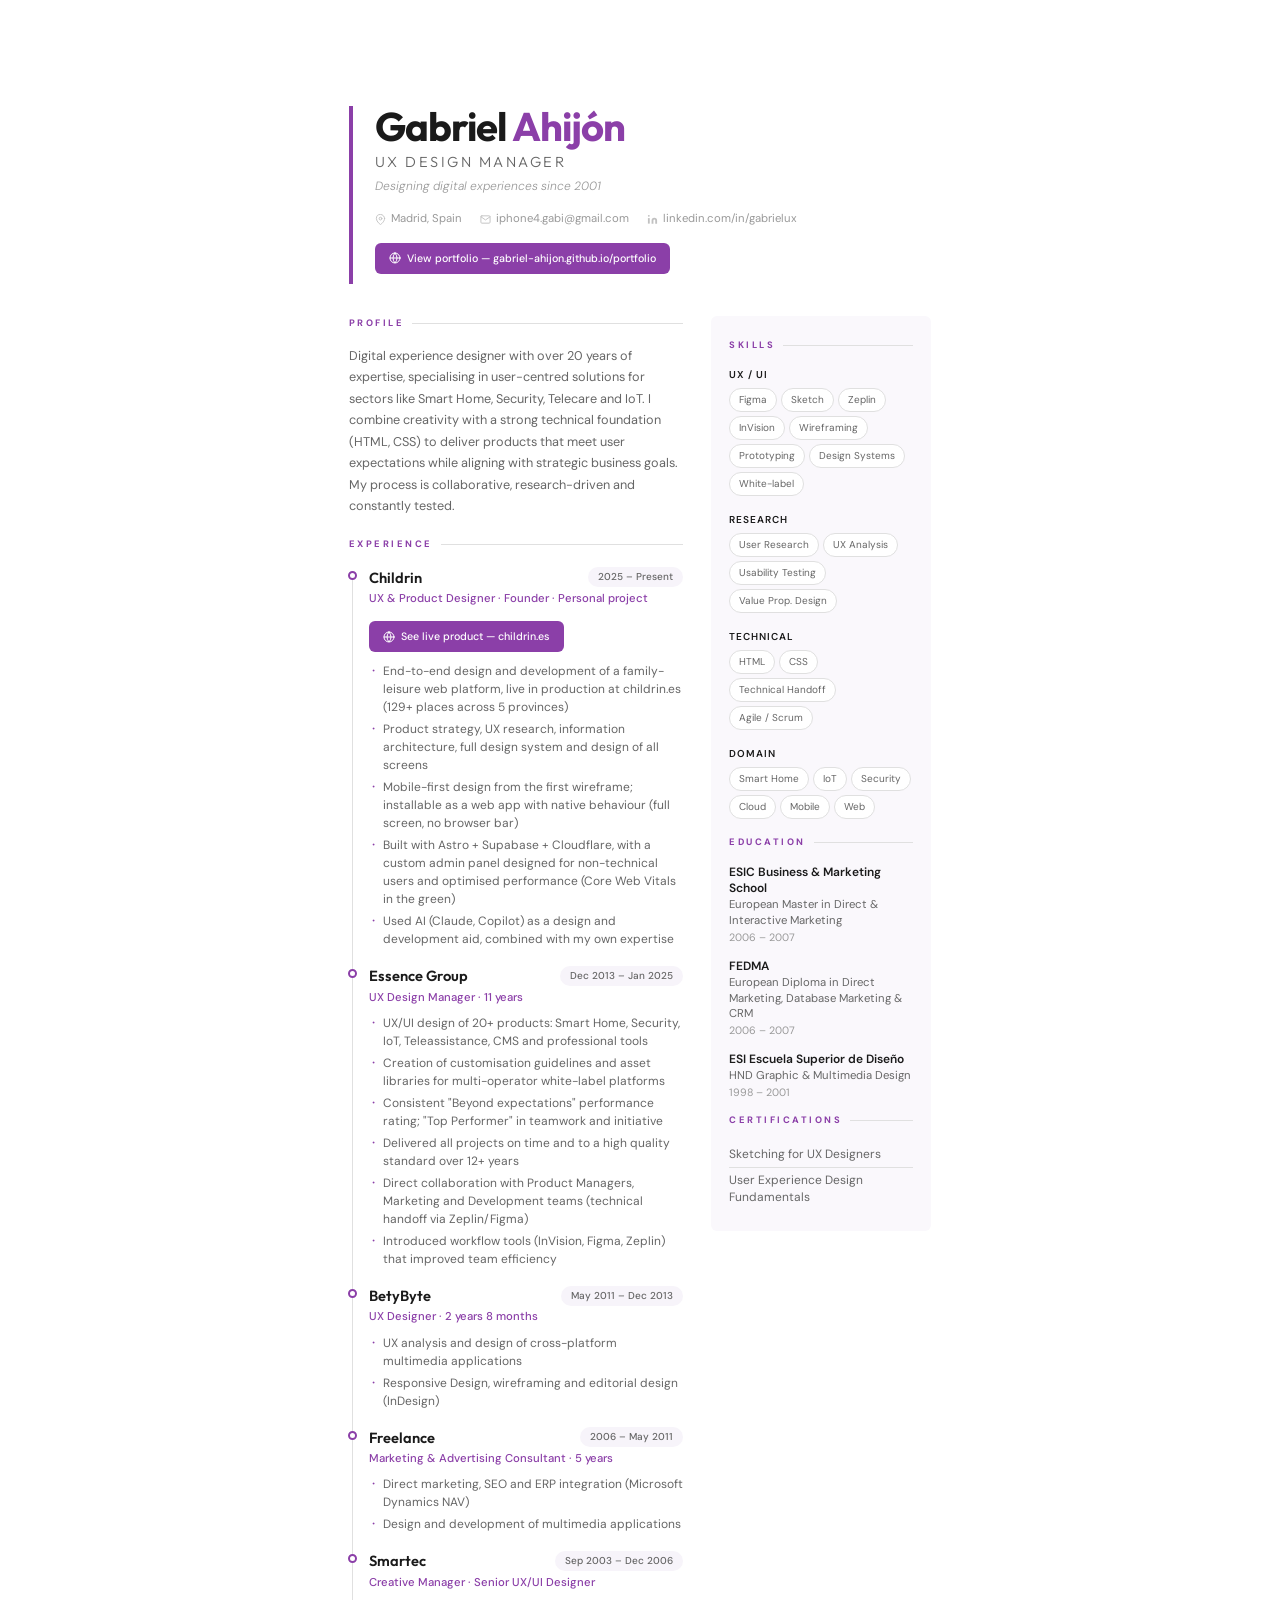
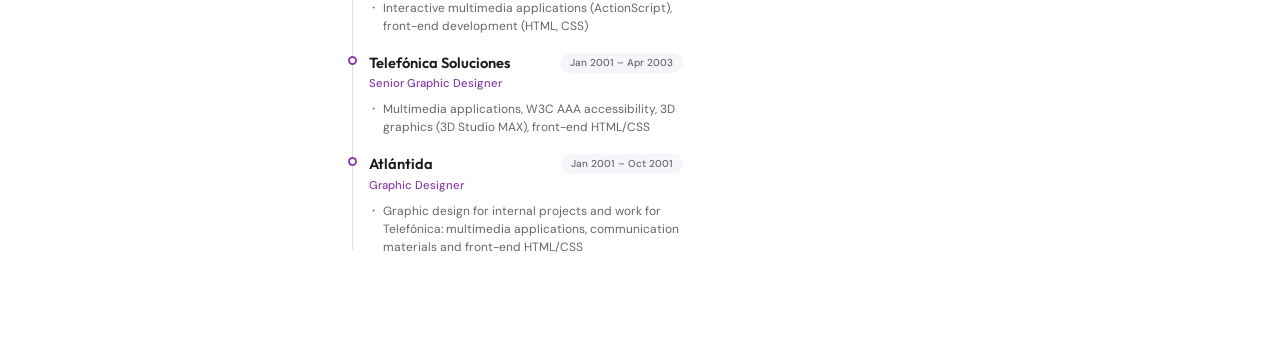
==== commit af9cf56e: "Actualizar fechas Essence Group y añadir Atlántida en CVs - Essence Group: Dic 2013 – Ene 2025 (era " ====
--- a/cv-en.html
+++ b/cv-en.html
@@ -71,9 +71,9 @@
         <div class="job">
           <div class="job-header">
             <span class="job-company">Essence Group</span>
-            <span class="job-period">Dec 2013 – Present</span>
-          </div>
-          <div class="job-role">UX Design Manager · 12+ years</div>
+            <span class="job-period">Dec 2013 – Jan 2025</span>
+          </div>
+          <div class="job-role">UX Design Manager · 11 years</div>
           <ul>
             <li>UX/UI design of 20+ products: Smart Home, Security, IoT, Teleassistance, CMS and professional tools</li>
             <li>Creation of customisation guidelines and asset libraries for multi-operator white-label platforms</li>
